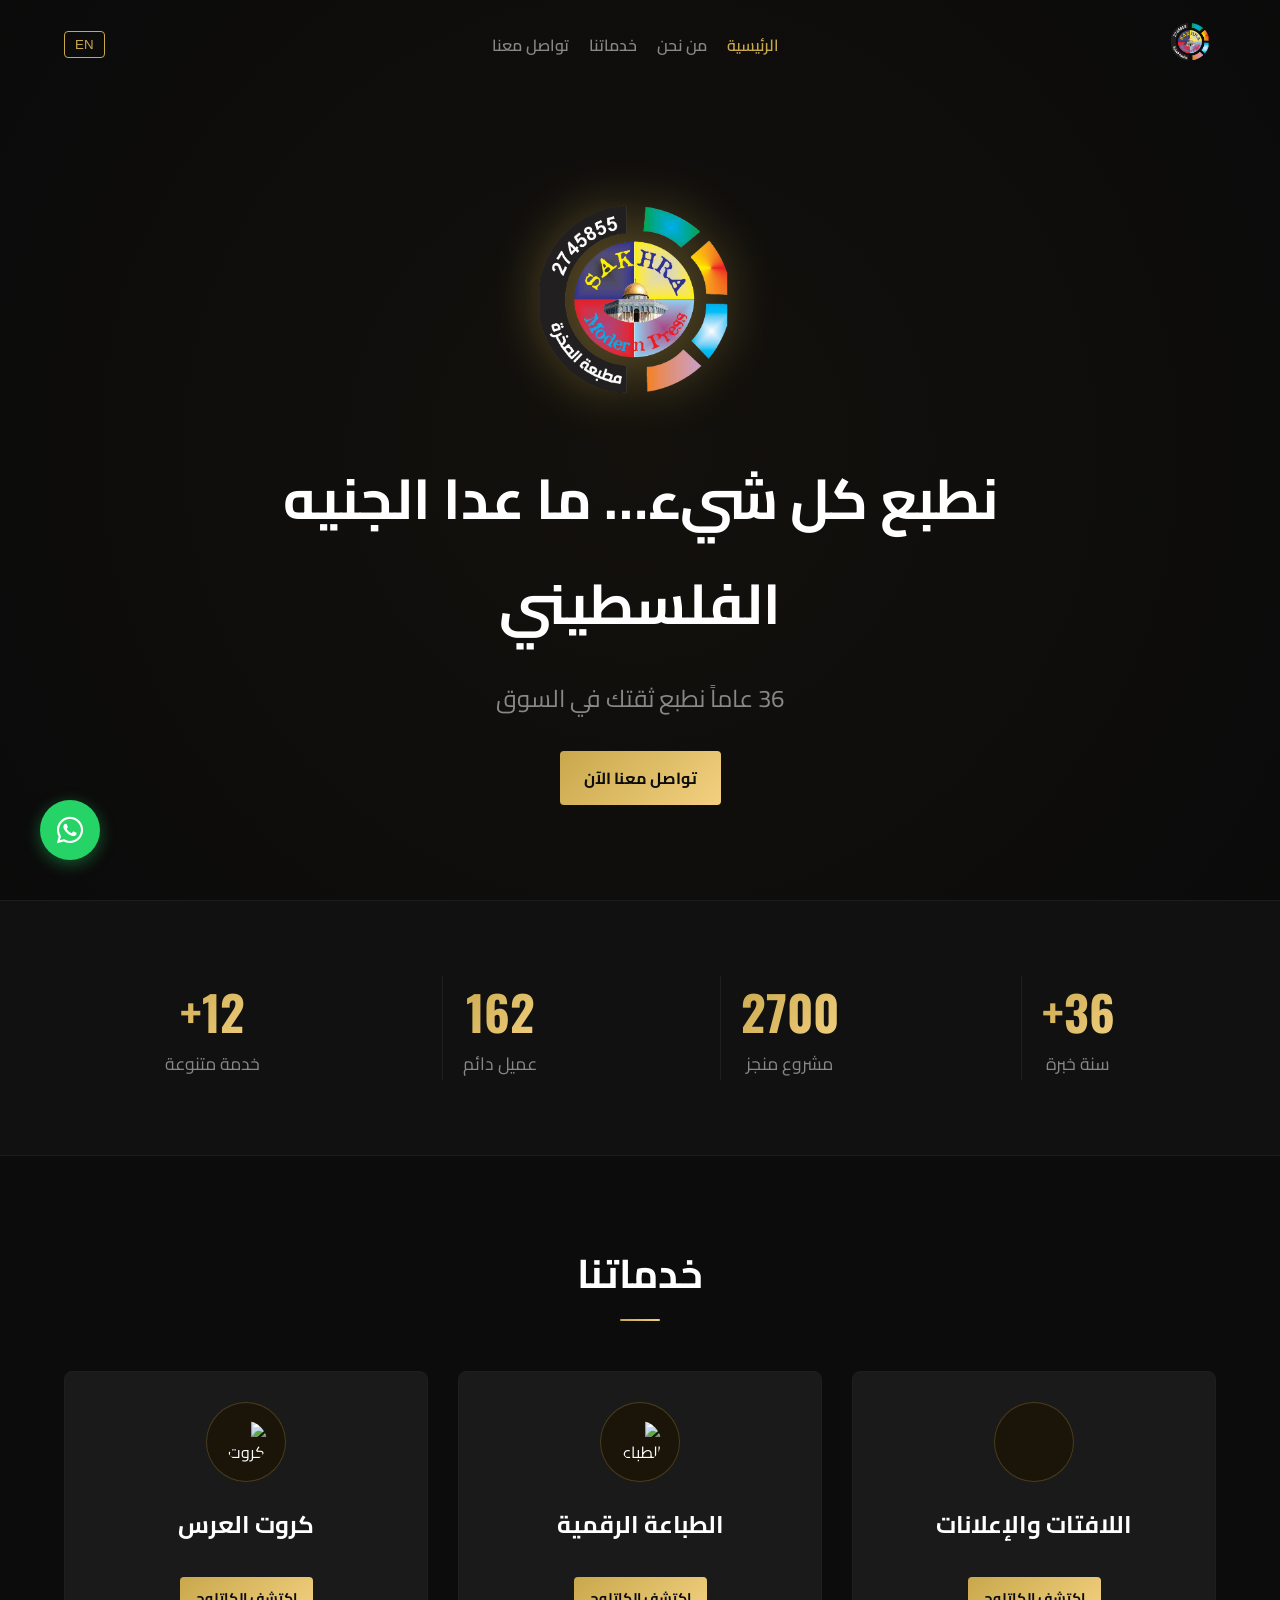
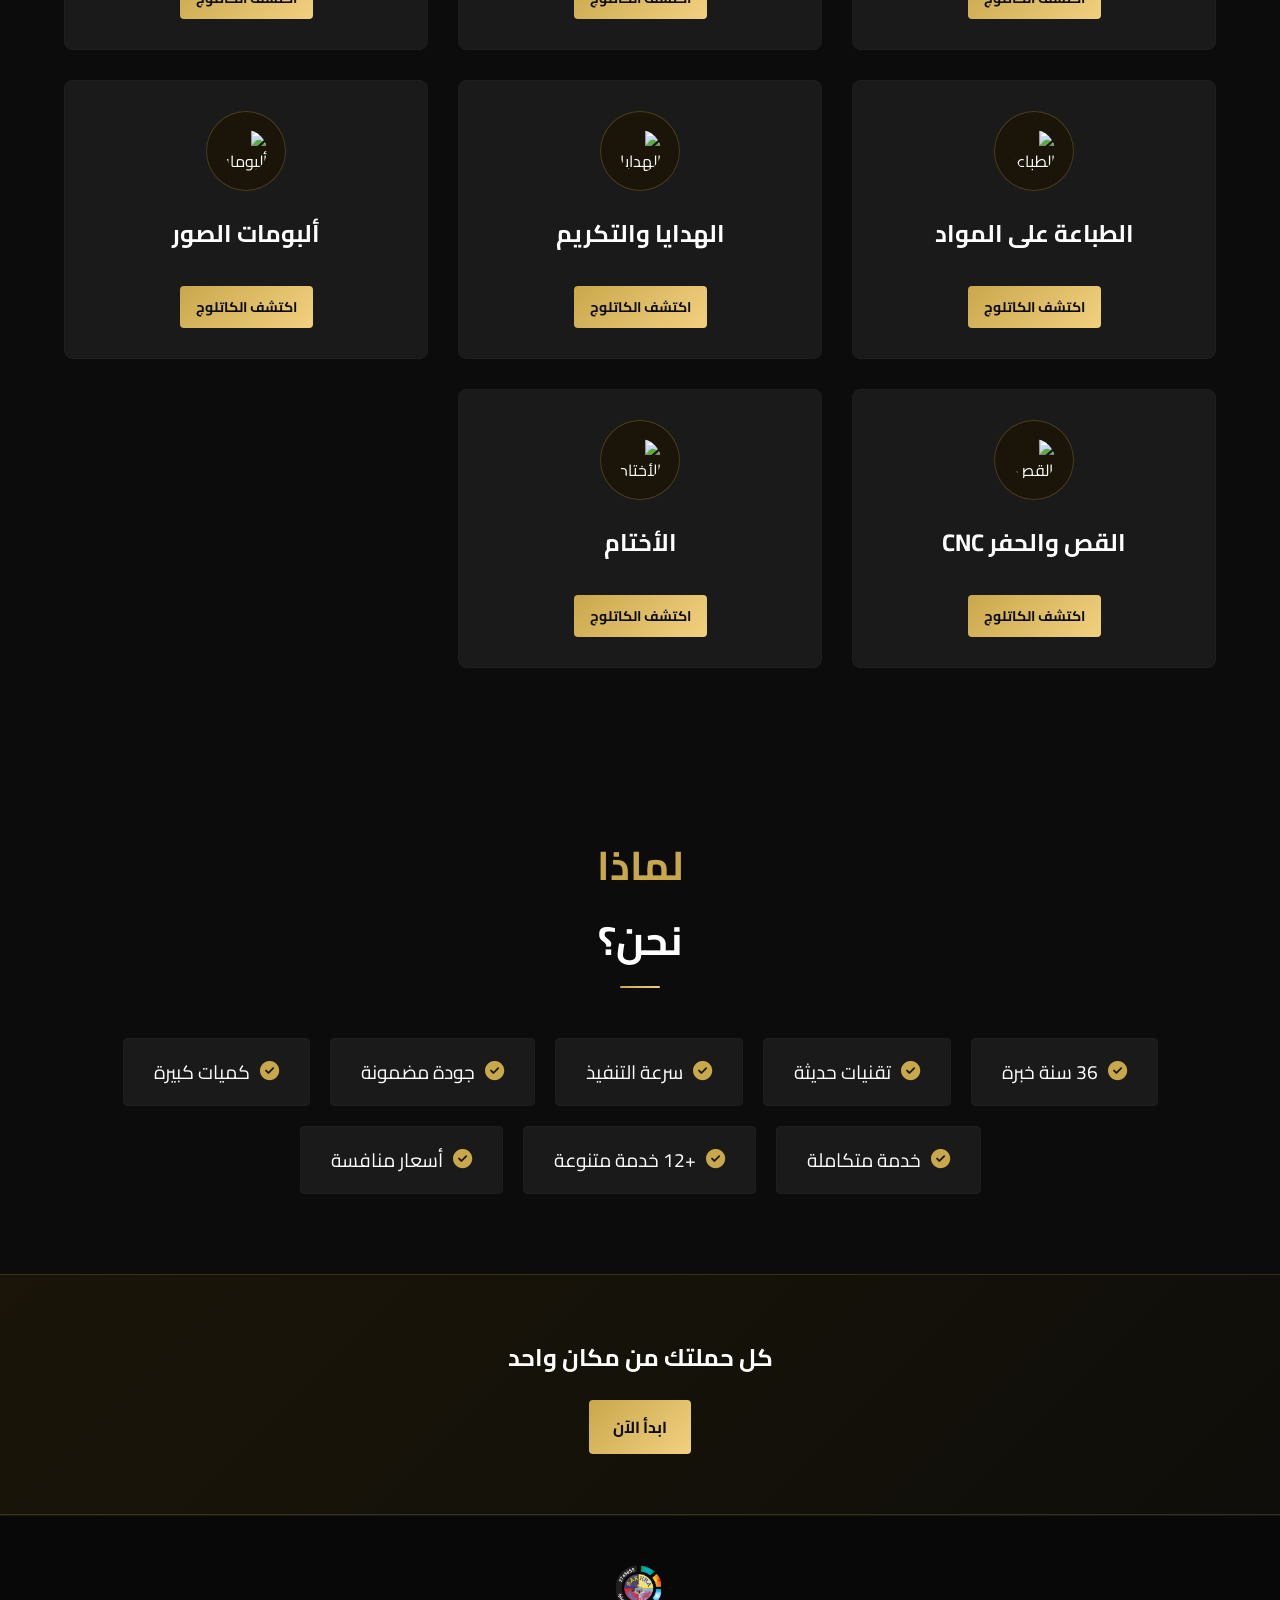
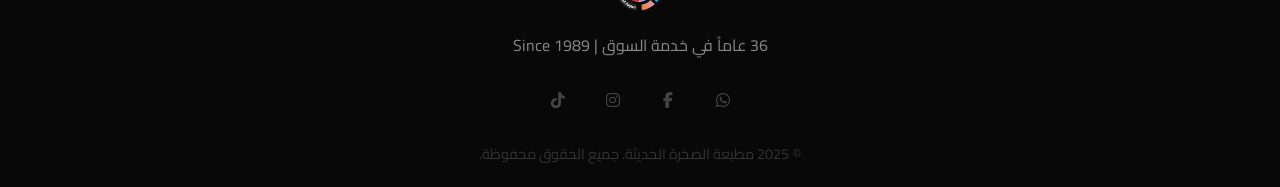
==== index.html @ 3d00925f "Initial commit - Sakhra Modern Press Website" ====
<!DOCTYPE html>
<html lang="ar" dir="rtl">

<head>
  <meta charset="UTF-8">
  <meta name="viewport" content="width=device-width, initial-scale=1.0">
  <meta name="description"
    content="مطبعة الصخرة الحديثة - 36 عاماً في خدمة السوق. نطبع كل شيء بجودة عالية وسرعة في التنفيذ.">
  <title>مطبعة الصخرة الحديثة | Sakhra Modern Press</title>
  <link rel="stylesheet" href="style.css">
  <!-- Font Awesome -->
  <link rel="stylesheet" href="https://cdnjs.cloudflare.com/ajax/libs/font-awesome/6.4.0/css/all.min.css">
</head>

<body>

  <!-- Navbar -->
  <nav class="navbar">
    <a href="index.html" class="logo"><img src="logo.png" alt="Sakhra Modern Press" style="height: 50px;"></a>
    <ul class="nav-links" id="navLinks">
      <li><a href="index.html" class="active" data-i18n="nav_home">الرئيسية</a></li>
      <li><a href="about.html" data-i18n="nav_about">من نحن</a></li>
      <li><a href="services.html" data-i18n="nav_services">خدماتنا</a></li>
      <li><a href="contact.html" data-i18n="nav_contact">تواصل معنا</a></li>
    </ul>
    <div style="display:flex; gap:15px; align-items:center;">
      <button class="lang-toggle" id="langToggle">EN</button>
      <button class="hamburger" id="hamburger"><i class="fas fa-bars"></i></button>
    </div>
  </nav>

  <!-- Hero Section -->
  <header class="hero">
    <div class="hero-content fade-in-up">
      <img src="logo.png" alt="Sakhra Modern Press" class="hero-logo fade-in-up">
      <h1 data-i18n="hero_title">نطبع كل شيء… ما عدا الجنيه الفلسطيني</h1>
      <p data-i18n="hero_sub">36 عاماً نطبع ثقتك في السوق</p>
      <a href="https://wa.me/[WHATSAPP_NUMBER]" class="btn-primary" data-i18n="hero_cta">تواصل معنا الآن</a>
    </div>
  </header>

  <!-- Counters Section -->
  <section class="counters">
    <div class="counter-box fade-in-up">
      <span class="counter-num" data-target="36" data-plus="true">0</span>
      <span class="counter-text" data-i18n="years_exp">سنة خبرة</span>
    </div>
    <div class="counter-box fade-in-up" style="animation-delay: 0.1s">
      <span class="counter-num" data-target="10000" data-plus="true">0</span>
      <span class="counter-text" data-i18n="projects_done">مشروع منجز</span>
    </div>
    <div class="counter-box fade-in-up" style="animation-delay: 0.2s">
      <span class="counter-num" data-target="500" data-plus="true">0</span>
      <span class="counter-text" data-i18n="clients_reg">عميل دائم</span>
    </div>
    <div class="counter-box fade-in-up" style="animation-delay: 0.3s">
      <span class="counter-num" data-target="12" data-plus="true">0</span>
      <span class="counter-text" data-i18n="services_avail">خدمة متنوعة</span>
    </div>
  </section>

  <!-- Services Grid -->
  <section class="section-padding">
    <h2 class="section-title fade-in-up" data-i18n="srv_title">خدماتنا</h2>
    <div class="grid-cards">
      <div class="card fade-in-up">
        <img src="service1.png" alt="اللافتات والإعلانات" class="card-icon-img">
        <h3 class="card-title" data-i18n="srv_1">اللافتات والإعلانات</h3>
        <a href="catalog-banners.html" class="btn-primary" data-i18n="srv_btn"
          style="margin-top:15px; display:inline-block; font-size:14px; padding:8px 16px;">اكتشف الكاتلوج</a>
      </div>
      <div class="card fade-in-up" style="animation-delay: 0.1s">
        <img src="service2.png" alt="الطباعة الرقمية" class="card-icon-img">
        <h3 class="card-title" data-i18n="srv_2">الطباعة الرقمية</h3>
        <a href="catalog-digital.html" class="btn-primary" data-i18n="srv_btn"
          style="margin-top:15px; display:inline-block; font-size:14px; padding:8px 16px;">اكتشف الكاتلوج</a>
      </div>
      <div class="card fade-in-up" style="animation-delay: 0.2s">
        <img src="service3.png" alt="كروت العرس" class="card-icon-img">
        <h3 class="card-title" data-i18n="srv_3">كروت العرس</h3>
        <a href="catalog-wedding.html" class="btn-primary" data-i18n="srv_btn"
          style="margin-top:15px; display:inline-block; font-size:14px; padding:8px 16px;">اكتشف الكاتلوج</a>
      </div>
      <div class="card fade-in-up" style="animation-delay: 0.3s">
        <img src="service4.png" alt="الطباعة على المواد" class="card-icon-img">
        <h3 class="card-title" data-i18n="srv_4">الطباعة على المواد</h3>
        <a href="catalog-materials.html" class="btn-primary" data-i18n="srv_btn"
          style="margin-top:15px; display:inline-block; font-size:14px; padding:8px 16px;">اكتشف الكاتلوج</a>
      </div>
      <div class="card fade-in-up" style="animation-delay: 0.4s">
        <img src="service5.png" alt="الهدايا والتكريم" class="card-icon-img">
        <h3 class="card-title" data-i18n="srv_5">الهدايا والتكريم</h3>
        <a href="catalog-gifts.html" class="btn-primary" data-i18n="srv_btn"
          style="margin-top:15px; display:inline-block; font-size:14px; padding:8px 16px;">اكتشف الكاتلوج</a>
      </div>
      <div class="card fade-in-up" style="animation-delay: 0.5s">
        <img src="service6.png" alt="ألبومات الصور" class="card-icon-img">
        <h3 class="card-title" data-i18n="srv_6">ألبومات الصور</h3>
        <a href="catalog-albums.html" class="btn-primary" data-i18n="srv_btn"
          style="margin-top:15px; display:inline-block; font-size:14px; padding:8px 16px;">اكتشف الكاتلوج</a>
      </div>
      <div class="card fade-in-up" style="animation-delay: 0.6s">
        <img src="service7.png" alt="القص والحفر CNC" class="card-icon-img">
        <h3 class="card-title" data-i18n="srv_7">القص والحفر CNC</h3>
        <a href="catalog-cnc.html" class="btn-primary" data-i18n="srv_btn"
          style="margin-top:15px; display:inline-block; font-size:14px; padding:8px 16px;">اكتشف الكاتلوج</a>
      </div>
      <div class="card fade-in-up" style="animation-delay: 0.7s">
        <img src="service8.png" alt="الأختام" class="card-icon-img">
        <h3 class="card-title" data-i18n="srv_8">الأختام</h3>
        <a href="catalog-stamps.html" class="btn-primary" data-i18n="srv_btn"
          style="margin-top:15px; display:inline-block; font-size:14px; padding:8px 16px;">اكتشف الكاتلوج</a>
      </div>
    </div>
  </section>

  <!-- Why Us Section -->
  <section class="section-padding why-us">
    <h2 class="section-title fade-in-up">
      <span data-i18n="why_title">لماذا</span> <span style="color:var(--text-primary);"
        data-i18n="why_title_span">نحن؟</span>
    </h2>
    <div class="features-list">
      <div class="feature-item fade-in-up"><i class="fas fa-check-circle"></i> <span data-i18n="feat_1">36 سنة
          خبرة</span></div>
      <div class="feature-item fade-in-up" style="animation-delay: 0.1s"><i class="fas fa-check-circle"></i> <span
          data-i18n="feat_2">تقنيات حديثة</span></div>
      <div class="feature-item fade-in-up" style="animation-delay: 0.2s"><i class="fas fa-check-circle"></i> <span
          data-i18n="feat_3">سرعة التنفيذ</span></div>
      <div class="feature-item fade-in-up" style="animation-delay: 0.3s"><i class="fas fa-check-circle"></i> <span
          data-i18n="feat_4">جودة مضمونة</span></div>
      <div class="feature-item fade-in-up" style="animation-delay: 0.4s"><i class="fas fa-check-circle"></i> <span
          data-i18n="feat_5">كميات كبيرة</span></div>
      <div class="feature-item fade-in-up" style="animation-delay: 0.5s"><i class="fas fa-check-circle"></i> <span
          data-i18n="feat_6">خدمة متكاملة</span></div>
      <div class="feature-item fade-in-up" style="animation-delay: 0.6s"><i class="fas fa-check-circle"></i> <span
          data-i18n="feat_7">+12 خدمة متنوعة</span></div>
      <div class="feature-item fade-in-up" style="animation-delay: 0.7s"><i class="fas fa-check-circle"></i> <span
          data-i18n="feat_8">أسعار منافسة</span></div>
    </div>
  </section>

  <!-- CTA Banner -->
  <section class="cta-banner fade-in-up">
    <h2 data-i18n="banner_cta_title">كل حملتك من مكان واحد</h2>
    <a href="https://wa.me/[WHATSAPP_NUMBER]" class="btn-primary" data-i18n="banner_cta_btn">ابدأ الآن</a>
  </section>

  <!-- Footer -->
  <footer>
    <img src="logo.png" alt="Sakhra Modern Press" style="height: 60px; margin-bottom: 5px;">
    <p data-i18n="footer_desc" style="color: var(--text-secondary);">36 عاماً في خدمة السوق | Since 1989</p>
    <div class="social-icons">
      <a href="#"><i class="fab fa-whatsapp"></i></a>
      <a href="#"><i class="fab fa-facebook-f"></i></a>
      <a href="#"><i class="fab fa-instagram"></i></a>
      <a href="#"><i class="fab fa-tiktok"></i></a>
    </div>
    <div class="copyright" data-i18n="footer_copy">© 2025 مطبعة الصخرة الحديثة. جميع الحقوق محفوظة.</div>
  </footer>

  <!-- Floating WhatsApp -->
  <a href="https://wa.me/[WHATSAPP_NUMBER]" class="whatsapp-float" target="_blank">
    <i class="fab fa-whatsapp"></i>
  </a>

  <script src="script.js"></script>
</body>

</html>
---- style.css ----
@import url('https://fonts.googleapis.com/css2?family=Bebas+Neue&family=Cairo:wght@400;600;700&family=DM+Sans:wght@400;500;700&family=Oswald:wght@400;600&display=swap');

:root {
  /* Backgrounds */
  --bg-primary: #0C0C0C;
  --bg-surface: #111111;
  --bg-card: #1A1A1A;
  --bg-card-hover: #1F1E19;

  /* Borders */
  --border-default: #1E1E1E;
  --border-gold: #C9A84C44;
  --border-gold-hover: #C9A84C99;

  /* Gold System */
  --gold-primary: #C9A84C;
  --gold-light: #F2D080;
  --gold-dark: #9A7A2E;
  --gold-gradient: linear-gradient(135deg, #C9A84C, #F2D080);
  --gold-gradient-hover: linear-gradient(135deg, #D4B55A, #F7DC8A);
  --gold-glow: 0 0 24px rgba(201, 168, 76, 0.25);
  --gold-glow-strong: 0 0 40px rgba(201, 168, 76, 0.4);

  /* Text */
  --text-primary: #FFFFFF;
  --text-secondary: #888888;
  --text-muted: #444444;
  --text-gold: #C9A84C;
  --text-gold-light: #F2D080;

  /* WhatsApp Button */
  --whatsapp-bg: #25D366;
  --whatsapp-hover: #20BA5A;

  /* Transitions */
  --transition-fast: all 0.2s ease;
  --transition-smooth: all 0.35s cubic-bezier(0.4, 0, 0.2, 1);

  /* Shadows */
  --shadow-card: 0 4px 24px rgba(0, 0, 0, 0.6);
  --shadow-gold: 0 0 24px rgba(201, 168, 76, 0.25);

  /* Fonts */
  --font-arabic: 'Cairo', sans-serif;
  --font-heading: 'Bebas Neue', sans-serif;
  --font-body: 'DM Sans', sans-serif;
  --font-heading-en: 'Oswald', sans-serif;

  /* Legacy Aliases */
  --accent: #C9A84C;
  --bg-secondary: #111111;
  --border: #1E1E1E;
}

* {
  margin: 0;
  padding: 0;
  box-sizing: border-box;
}

body {
  background-color: var(--bg-primary);
  color: var(--text-primary);
  font-family: var(--font-arabic);
  direction: rtl; /* Default Arabic */
  transition: var(--transition-smooth);
  overflow-x: hidden;
}

body.ltr {
  direction: ltr;
  font-family: var(--font-body);
}

body.ltr h1, body.ltr h2, body.ltr h3, body.ltr h4, body.ltr .heading {
  font-family: var(--font-heading-en);
}

h1, h2, h3, h4 {
  font-weight: 700;
  color: var(--text-primary);
}

a {
  text-decoration: none;
  color: inherit;
}

ul {
  list-style: none;
}

/* Animations & Gold Effects */
.gold-text {
  background: var(--gold-gradient);
  -webkit-background-clip: text;
  -webkit-text-fill-color: transparent;
  background-clip: text;
}

@keyframes fadeInUp {
  from { opacity: 0; transform: translateY(30px); }
  to { opacity: 1; transform: translateY(0); }
}

.fade-in-up { opacity: 0; }
.fade-in-up.visible { animation: fadeInUp 0.8s forwards; }

@keyframes slideIn {
  from { transform: translateX(100%); }
  to { transform: translateX(0); }
}

body.ltr .slide-in-right { animation: slideInLeft 0.3s forwards; }
@keyframes slideInLeft {
  from { transform: translateX(-100%); }
  to { transform: translateX(0); }
}

/* Components */
.btn-primary {
  display: inline-block;
  background: var(--gold-gradient);
  color: #0C0C0C;
  padding: 12px 24px;
  border-radius: 4px;
  font-weight: 700;
  transition: var(--transition-smooth);
  border: none;
  cursor: pointer;
}

.btn-primary:hover {
  background: var(--gold-gradient-hover);
  box-shadow: var(--shadow-gold);
}

/* Navbar */
.navbar {
  position: fixed;
  top: 0;
  width: 100%;
  padding: 15px 5%;
  display: flex;
  justify-content: space-between;
  align-items: center;
  z-index: 1000;
  transition: var(--transition-smooth);
  background: transparent;
}

.navbar.scrolled {
  background-color: var(--bg-primary);
  border-bottom: 0.5px solid var(--border-default);
}

.navbar .logo {
  color: var(--text-primary);
}

.nav-links {
  display: flex;
  gap: 20px;
}

.nav-links a {
  font-size: 16px;
  font-weight: 600;
  color: var(--text-secondary);
  transition: var(--transition-fast);
}

.nav-links a:hover, .nav-links a.active {
  color: var(--gold-primary);
}

.lang-toggle {
  background: none;
  border: 0.5px solid var(--gold-primary);
  color: var(--gold-primary);
  padding: 5px 10px;
  cursor: pointer;
  border-radius: 4px;
  transition: var(--transition-fast);
}

.lang-toggle:hover {
  background: rgba(201, 168, 76, 0.1);
}

.hamburger {
  display: none;
  background: none;
  border: none;
  color: var(--text-primary);
  font-size: 24px;
  cursor: pointer;
}

/* Hero Section */
.hero {
  position: relative;
  min-height: 100vh;
  padding: 120px 0 50px;
  display: flex;
  align-items: center;
  justify-content: center;
  text-align: center;
  background: linear-gradient(rgba(0, 0, 0, 0.7), rgba(0, 0, 0, 0.7)), url('https://via.placeholder.com/1920x1080/1a1a1a/444?text=Press+Background') no-repeat center center/cover;
}
.hero::before {
  content: '';
  position: absolute;
  top: 0; left: 0; right: 0; bottom: 0;
  background: radial-gradient(circle at center, rgba(24, 21, 16, 0.8) 0%, rgba(12, 12, 12, 0.9) 100%);
  z-index: 1;
}

.hero-content {
  z-index: 2;
  max-width: 800px;
  padding: 0 20px;
  display: flex;
  flex-direction: column;
  align-items: center;
}

.hero-content .gold-accent-line {
  background: linear-gradient(90deg, var(--gold-primary), var(--gold-light));
  height: 2px;
  width: 40px;
  margin-bottom: 20px;
}

.hero h1 {
  font-size: 3.5rem;
  margin-bottom: 20px;
  color: var(--text-primary);
  font-weight: 700;
}

.hero p {
  font-size: 1.5rem;
  color: var(--text-secondary);
  margin-bottom: 30px;
}

body.ltr .hero h1 {
  font-family: var(--font-heading);
}

/* Shared Sections */
.section-padding {
  padding: 80px 5%;
}

.section-title {
  text-align: center;
  font-size: 2.5rem;
  margin-bottom: 50px;
  text-transform: uppercase;
  color: var(--text-primary);
  display: flex;
  flex-direction: column;
  align-items: center;
}

.section-title span {
  color: var(--gold-primary);
}

.section-title::after {
  content: '';
  display: block;
  width: 40px;
  height: 2px;
  background: var(--gold-gradient);
  margin-top: 8px;
  border-radius: 2px;
}

/* Grid Layouts & Cards */
.grid-cards {
  display: grid;
  grid-template-columns: repeat(auto-fit, minmax(280px, 1fr));
  gap: 30px;
}

.card, .service-card {
  background-color: var(--bg-card);
  border: 0.5px solid var(--border-default);
  border-radius: 8px;
  padding: 30px;
  transition: var(--transition-smooth);
  text-align: center;
  position: relative;
  overflow: hidden;
}

.card:hover, .service-card:hover {
  transform: translateY(-4px);
  border-color: var(--border-gold-hover);
  box-shadow: 0 8px 32px rgba(201, 168, 76, 0.12);
}

.card-icon {
  font-size: 40px;
  color: var(--gold-primary);
  margin: 0 auto 20px;
  background: #1a1508;
  border: 0.5px solid var(--border-gold);
  width: 80px;
  height: 80px;
  display: flex;
  align-items: center;
  justify-content: center;
  border-radius: 50%;
}

.card-icon-img {
  width: 80px;
  height: 80px;
  margin: 0 auto 20px;
  display: block;
  object-fit: contain;
  border-radius: 50%;
  border: 0.5px solid var(--border-gold);
  background-color: #1a1508;
  padding: 18px;
  transition: var(--transition-smooth);
}
.card:hover .card-icon-img, .service-card:hover .card-icon-img {
  box-shadow: 0 0 15px rgba(201, 168, 76, 0.2);
  border-color: var(--gold-light);
  transform: scale(1.1);
}

.card-title {
  font-size: 1.5rem;
  margin-bottom: 15px;
  color: var(--text-primary);
}

.card-desc {
  color: var(--text-secondary);
  margin-bottom: 20px;
}

.card-arrow {
  color: var(--gold-primary);
  font-size: 1.2rem;
}

/* Counter / Stats Section */
.counters {
  background-color: var(--bg-surface);
  display: flex;
  flex-wrap: wrap;
  justify-content: space-around;
  padding: 60px 5%;
  border-top: 0.5px solid var(--border-default);
  border-bottom: 0.5px solid var(--border-default);
}

.counter-box {
  text-align: center;
  margin: 15px;
  padding: 0 20px;
  border-right: 0.5px solid var(--border-default);
}
.counter-box:last-child {
  border-right: none;
}
body:not(.ltr) .counter-box {
  border-right: none;
  border-left: 0.5px solid var(--border-default);
}
body:not(.ltr) .counter-box:last-child {
  border-left: none;
}

.counter-num {
  font-size: 3rem;
  font-weight: 700;
  background: var(--gold-gradient);
  -webkit-background-clip: text;
  -webkit-text-fill-color: transparent;
  background-clip: text;
  display: block;
  font-family: var(--font-heading-en);
}

.counter-text {
  font-size: 1.1rem;
  color: var(--text-secondary);
}

/* Why Us Section */
.why-us {
  background-color: var(--bg-primary);
}

.features-list {
  display: flex;
  flex-wrap: wrap;
  gap: 20px;
  justify-content: center;
  margin-top: 40px;
}

.feature-item {
  display: flex;
  align-items: center;
  gap: 10px;
  font-size: 1.2rem;
  background: var(--bg-card);
  padding: 15px 30px;
  border-radius: 4px;
  border: 0.5px solid var(--border-default);
}

.feature-item i {
  color: var(--gold-primary);
}

/* Timeline */
.timeline {
  position: relative;
  max-width: 800px;
  margin: 0 auto;
  padding: 20px 0;
}
.timeline::before {
  content: '';
  position: absolute;
  width: 2px;
  background-color: var(--border-gold);
  top: 0;
  bottom: 0;
  left: 50%;
  transform: translateX(-50%);
  z-index: 0;
}
.timeline-item {
  padding: 20px 40px;
  position: relative;
  width: 50%;
  box-sizing: border-box;
  z-index: 1;
}
.timeline-item::after {
  content: '';
  position: absolute;
  width: 16px;
  height: 16px;
  background-color: var(--bg-primary);
  border: 3px solid var(--gold-primary);
  top: 25px;
  border-radius: 50%;
  z-index: 2;
}

/* Left half of the line */
.left-timeline {
  margin-right: auto;
  margin-left: 0;
  text-align: right;
}
.left-timeline::after {
  right: -8px;
}

/* Right half of the line */
.right-timeline {
  margin-left: auto;
  margin-right: 0;
  text-align: right;
}
.right-timeline::after {
  left: -8px;
}

body.ltr .left-timeline, body.ltr .right-timeline {
  text-align: left;
}

.timeline-content {
  background-color: var(--bg-card);
  padding: 20px;
  border-radius: 6px;
  border: 0.5px solid var(--border-default);
}

@media screen and (max-width: 768px) {
  .timeline::before { right: 24px; left: auto; transform: none; }
  .timeline-item { width: 100%; margin: 0; padding-right: 60px; padding-left: 20px; }
  .timeline-item::after { right: 16px; left: auto; }
  
  body.ltr .timeline::before { left: 24px; right: auto; transform: none; }
  body.ltr .timeline-item { padding-left: 60px; padding-right: 20px; }
  body.ltr .timeline-item::after { left: 16px; right: auto; }
}

/* Gallery Lightbox */
.gallery-grid {
  display: grid;
  grid-template-columns: repeat(auto-fit, minmax(250px, 1fr));
  gap: 15px;
}
.gallery-item {
  position: relative;
  cursor: pointer;
  overflow: hidden;
  border-radius: 6px;
  height: 250px;
}
.gallery-item img {
  width: 100%;
  height: 100%;
  object-fit: cover;
  transition: transform 0.3s;
}
.gallery-item::after {
  content: '';
  position: absolute;
  top: 0; left: 0; right: 0; bottom: 0;
  background: rgba(12, 12, 12, 0);
  transition: var(--transition-smooth);
}
.gallery-item:hover::after {
  background: rgba(12, 12, 12, 0.6);
}
.gallery-item:hover img {
  transform: scale(1.1);
}
.gallery-icon {
  position: absolute;
  top: 50%; left: 50%;
  transform: translate(-50%, -50%);
  color: var(--gold-primary);
  font-size: 2rem;
  opacity: 0;
  z-index: 2;
  transition: var(--transition-smooth);
}
.gallery-item:hover .gallery-icon {
  opacity: 1;
}

.lightbox {
  position: fixed;
  top: 0; left: 0; width: 100%; height: 100%;
  background: rgba(0, 0, 0, 0.95);
  display: none;
  justify-content: center;
  align-items: center;
  z-index: 2000;
}
.lightbox.active {
  display: flex;
}
.lightbox img {
  max-width: 90%;
  max-height: 90%;
  border-radius: 8px;
  border: 0.5px solid var(--border-default);
}
.lightbox-close {
  position: absolute;
  top: 20px;
  right: 30px;
  color: var(--text-primary);
  font-size: 40px;
  cursor: pointer;
}

/* CTA Banner Section */
.cta-banner {
  background: linear-gradient(135deg, #1a1508, #0f0e0a);
  border-top: 0.5px solid #C9A84C33;
  border-bottom: 0.5px solid #C9A84C33;
  text-align: center;
  padding: 60px 20px;
  color: var(--text-primary);
}
.cta-banner h2 { 
  margin-bottom: 20px; 
}
.cta-banner-accent {
  color: var(--gold-primary);
}
.cta-banner .btn-primary {
  background: var(--gold-gradient);
  color: #0C0C0C;
}
.cta-banner .btn-primary:hover {
  background: var(--gold-gradient-hover);
  box-shadow: var(--shadow-gold);
}

/* Footer */
footer {
  background-color: #080808;
  border-top: 0.5px solid #1A1A1A;
  padding: 40px 5% 20px;
  text-align: center;
}
footer .brand-name {
  color: var(--gold-primary);
  font-size: 1.5rem;
  font-weight: bold;
  margin-bottom: 10px;
}
footer .tagline {
  color: var(--text-muted);
}
.social-icons {
  margin: 20px 0;
  display: flex;
  gap: 15px;
  justify-content: center;
}
.social-icons a {
  display: inline-block;
  width: 40px;
  height: 40px;
  background-color: transparent;
  border-radius: 50%;
  line-height: 40px;
  color: var(--text-muted);
  transition: var(--transition-fast);
}
.social-icons a:hover {
  color: var(--gold-primary);
}
.copyright {
  color: #333333;
  margin-top: 20px;
  font-size: 0.9rem;
}

/* Contact Page */
.contact-container {
  display: flex;
  flex-wrap: wrap;
  gap: 40px;
}
.contact-info {
  flex: 1;
  min-width: 300px;
  display: flex;
  flex-direction: column;
  gap: 20px;
}
.contact-item {
  background: var(--bg-card);
  padding: 20px;
  border-radius: 8px;
  display: flex;
  align-items: center;
  gap: 15px;
  border: 0.5px solid var(--border-default);
}
.contact-item i {
  font-size: 24px;
  color: var(--gold-primary);
}
.contact-map {
  flex: 2;
  min-width: 300px;
}

/* WhatsApp Floating */
@keyframes pulse {
  0% { box-shadow: 0 0 0 0 rgba(37, 211, 102, 0.4); }
  70% { box-shadow: 0 0 0 12px rgba(37, 211, 102, 0); }
  100% { box-shadow: 0 0 0 0 rgba(37, 211, 102, 0); }
}

.whatsapp-float {
  position: fixed;
  width: 60px;
  height: 60px;
  bottom: 40px;
  left: 40px;
  background-color: var(--whatsapp-bg);
  color: #FFF;
  border-radius: 50px;
  text-align: center;
  font-size: 30px;
  box-shadow: 0 4px 16px rgba(37, 211, 102, 0.4);
  z-index: 1000;
  display: flex;
  justify-content: center;
  align-items: center;
  animation: pulse 2s infinite;
  transition: var(--transition-fast);
}
.whatsapp-float:hover {
  background-color: var(--whatsapp-hover);
  color: white;
}
body.ltr .whatsapp-float {
  left: auto;
  right: 40px;
}

/* Mobile Nav */
@media (max-width: 768px) {
  .nav-links {
    position: fixed;
    top: 0;
    right: -100%;
    width: 250px;
    height: 100vh;
    background-color: var(--bg-card);
    flex-direction: column;
    padding-top: 80px;
    padding-left: 20px;
    padding-right: 20px;
    transition: right 0.3s ease;
    border-left: 0.5px solid var(--border-default);
  }
  body.ltr .nav-links {
    right: auto;
    left: -100%;
    border-left: none;
    border-right: 0.5px solid var(--border-default);
    transition: left 0.3s ease;
  }
  .nav-links.active {
    right: 0;
  }
  body.ltr .nav-links.active {
    left: 0;
  }
  .hamburger {
    display: block;
    z-index: 1001; /* Above nav menu */
  }
}

/* Scroll Progress Bar */
#scroll-progress {
  position: fixed;
  top: 0;
  left: 0;
  width: 0%;
  height: 3px;
  background: var(--gold-gradient);
  z-index: 9999;
  transition: width 0.1s linear;
  box-shadow: 0 0 8px rgba(201, 168, 76, 0.6);
}

/* Back to Top Button */
#back-to-top {
  position: fixed;
  bottom: 110px;
  left: 40px;
  width: 46px;
  height: 46px;
  background: var(--gold-gradient);
  color: #0C0C0C;
  border: none;
  border-radius: 50%;
  font-size: 20px;
  cursor: pointer;
  display: flex;
  align-items: center;
  justify-content: center;
  opacity: 0;
  visibility: hidden;
  transition: var(--transition-smooth);
  z-index: 999;
  box-shadow: var(--shadow-gold);
}

#back-to-top.visible {
  opacity: 1;
  visibility: visible;
}

#back-to-top:hover {
  transform: translateY(-3px);
  box-shadow: var(--gold-glow-strong);
}

body.ltr #back-to-top {
  left: auto;
  right: 40px;
}

/* Loading Screen */
#loader {
  position: fixed;
  top: 0;
  left: 0;
  width: 100%;
  height: 100%;
  background: var(--bg-primary);
  display: flex;
  flex-direction: column;
  align-items: center;
  justify-content: center;
  z-index: 99999;
  transition: opacity 0.5s ease, visibility 0.5s ease;
}

#loader.hidden {
  opacity: 0;
  visibility: hidden;
}

.loader-title {
  font-family: var(--font-heading-en);
  font-size: 2.5rem;
  letter-spacing: 0.2em;
  background: var(--gold-gradient);
  -webkit-background-clip: text;
  -webkit-text-fill-color: transparent;
  background-clip: text;
  margin-bottom: 20px;
}

.loader-bar-container {
  width: 200px;
  height: 2px;
  background: var(--border-default);
  border-radius: 2px;
  overflow: hidden;
}

.loader-bar {
  height: 100%;
  width: 0%;
  background: var(--gold-gradient);
  animation: loadBar 1.2s ease forwards;
  border-radius: 2px;
}

@keyframes loadBar {
  0%   { width: 0%; }
  60%  { width: 80%; }
  100% { width: 100%; }
}

.loader-sub {
  font-size: 0.75rem;
  color: var(--text-muted);
  margin-top: 12px;
  letter-spacing: 0.15em;
  text-transform: uppercase;
}

/* Custom Responsive Fixes */
.hero-logo {
  max-width: 250px;
  height: auto;
  margin-bottom: 30px;
  filter: drop-shadow(0 0 24px rgba(201, 168, 76, 0.4));
  display: block;
}

.hero-about-title {
  font-size: 3.5rem;
  color: #fff;
  margin: 0;
}

@media (max-width: 1024px) {
  .hero h1 { font-size: 2.8rem; }
  .hero-about-title { font-size: 2.8rem; }
}

@media (max-width: 768px) {
  .hero h1 { font-size: 2.2rem; }
  .hero p { font-size: 1.1rem; }
  .hero-about-title { font-size: 2.2rem; }
  .section-title { font-size: 2rem; }
  .hero-logo { max-width: 180px; }
  .counters { flex-direction: column; gap: 0; }
  .counter-box { margin: 15px 0; border: none !important; border-bottom: 0.5px solid var(--border-default) !important; padding-bottom: 15px; }
  .counter-box:last-child { border-bottom: none !important; margin-bottom: 0; padding-bottom: 0; }
  .navbar { padding: 10px 5%; }
  .navbar .logo img { height: 40px !important; }
}

@media (max-width: 480px) {
  .hero h1 { font-size: 1.8rem; }
  .hero-about-title { font-size: 1.8rem; }
  .section-padding { padding: 50px 5%; }
  .hero-logo { max-width: 140px; }
}
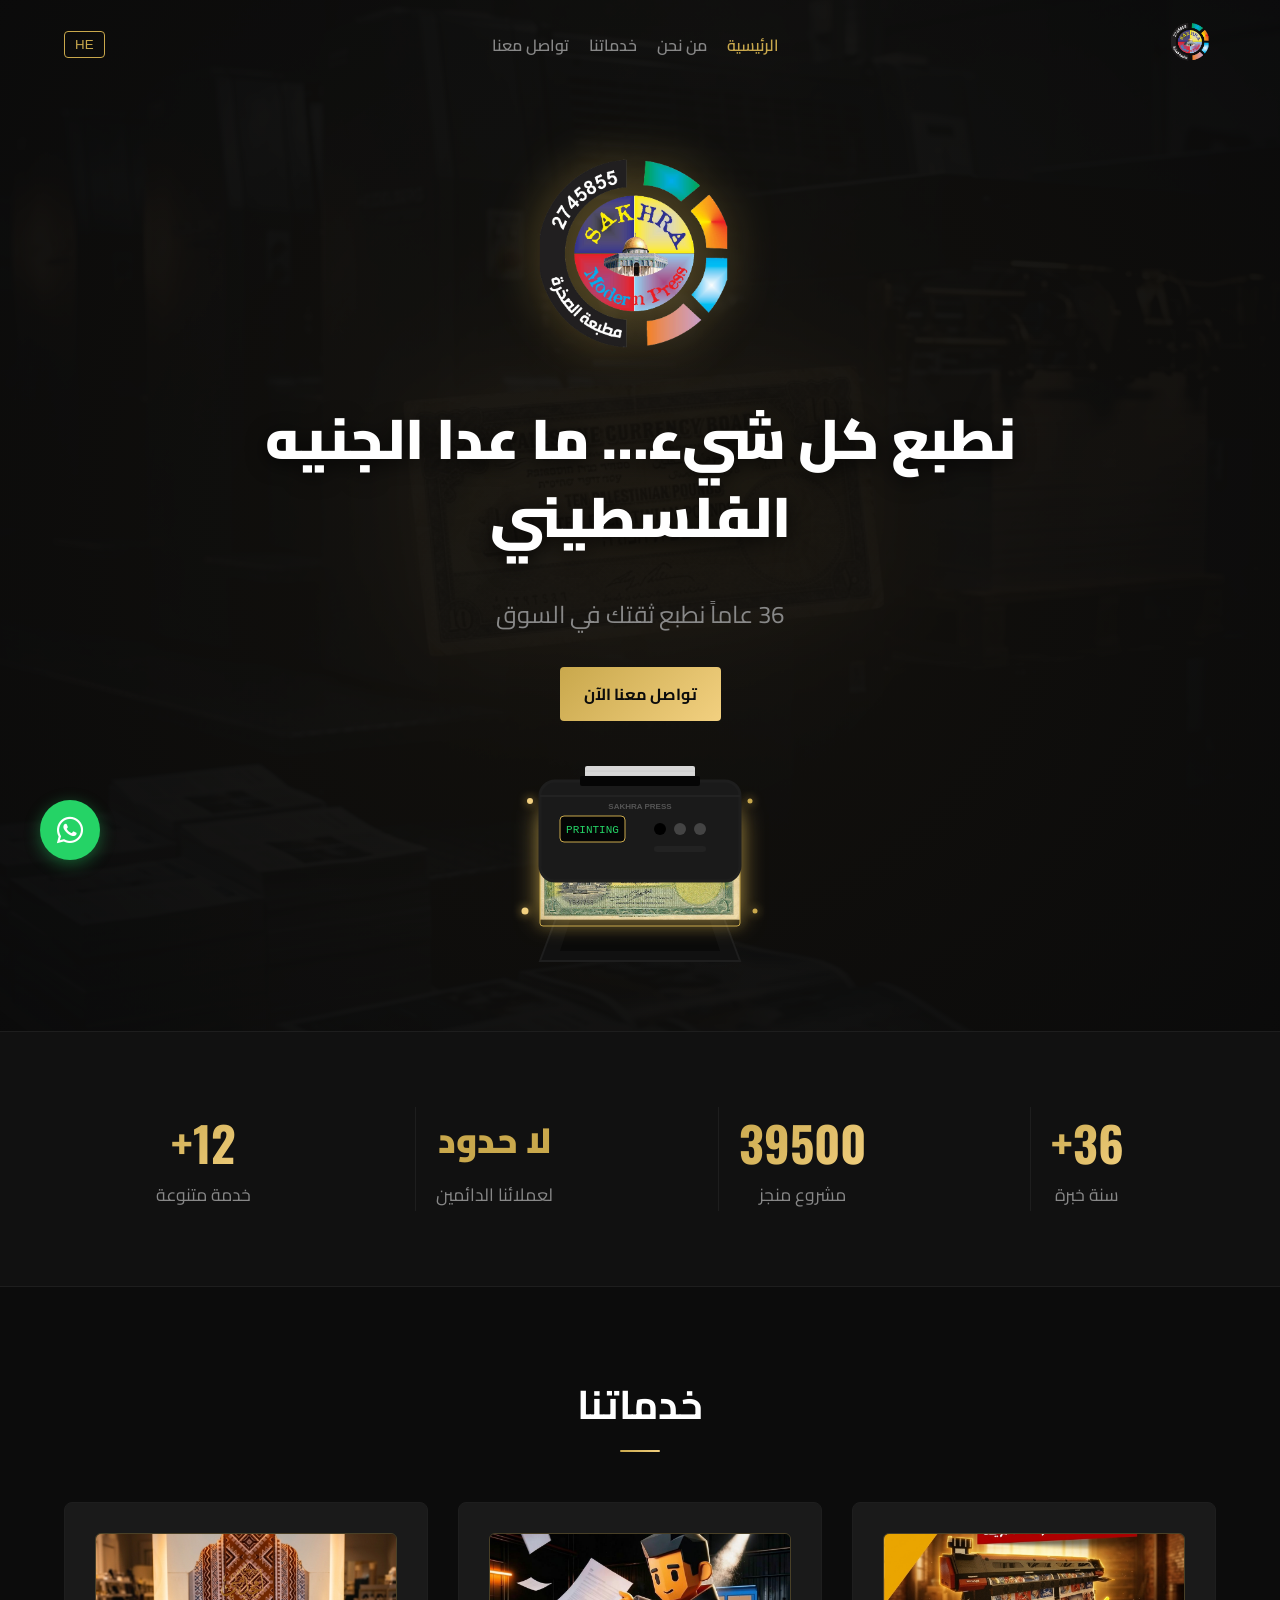
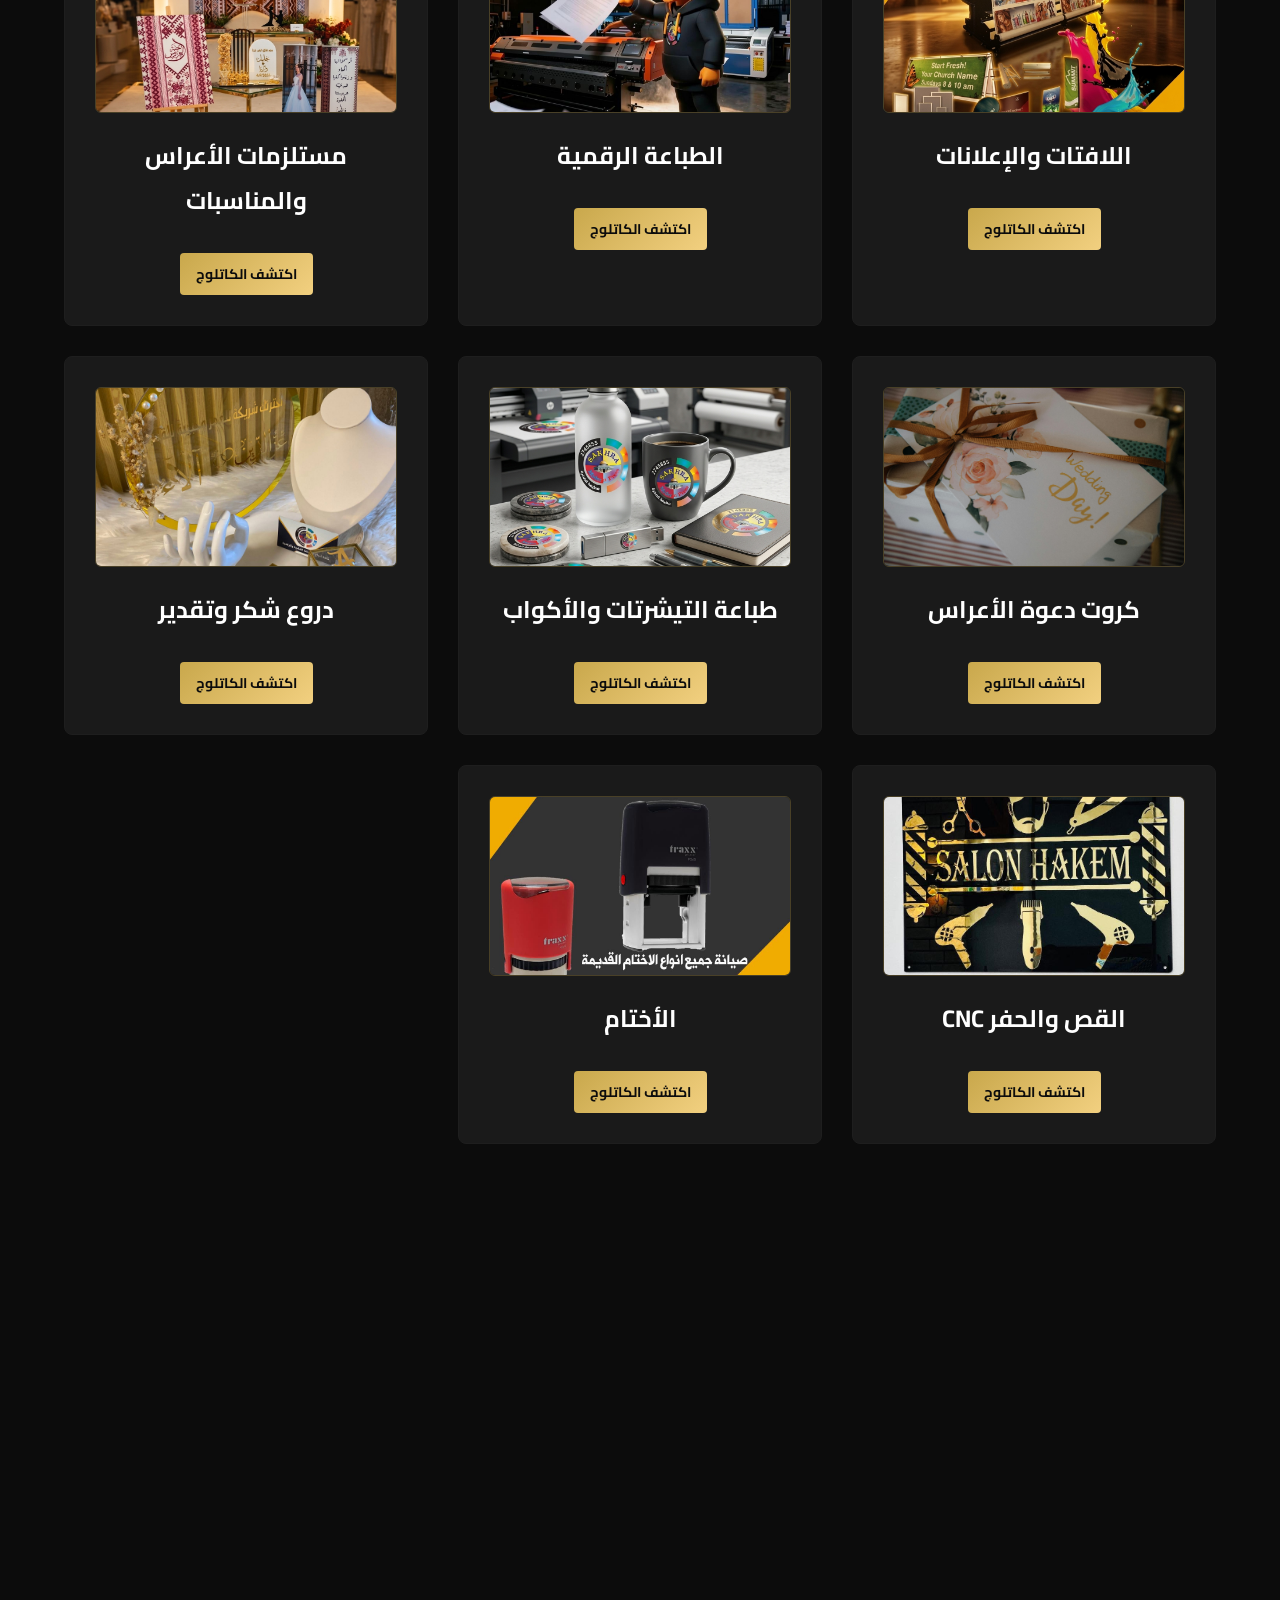
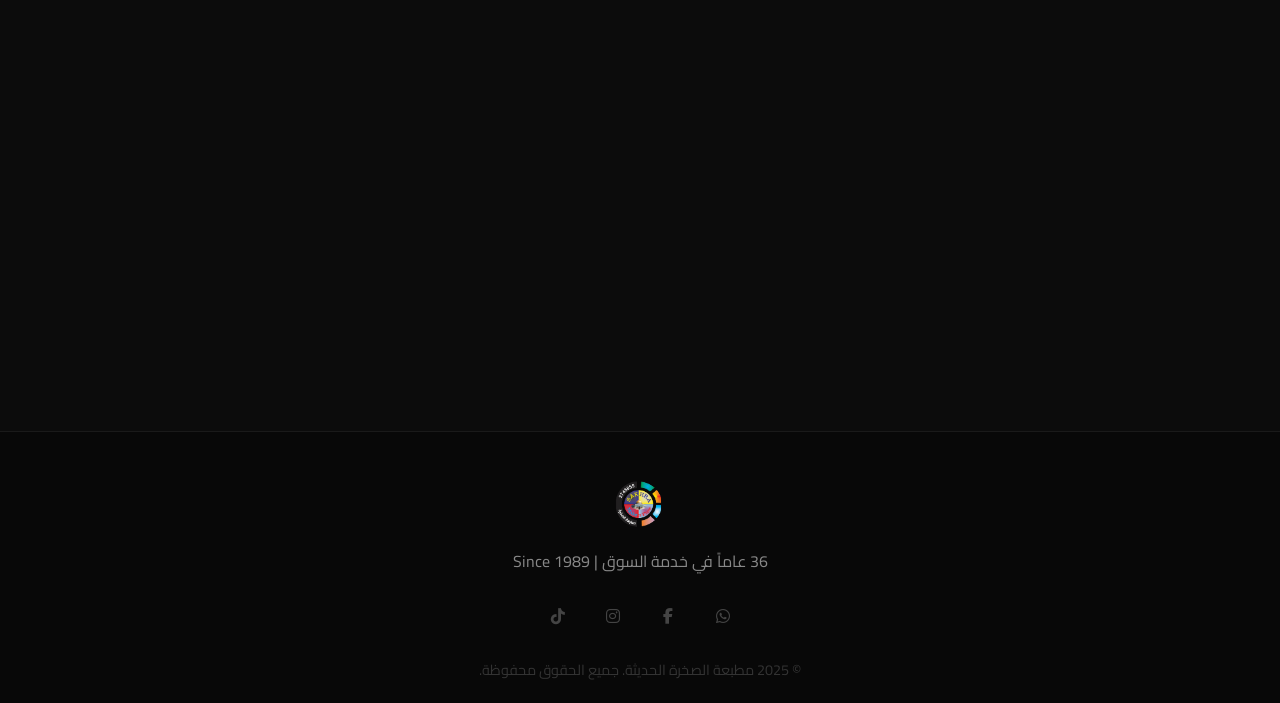
==== commit d28a9e64: "Initial commit - Sakhra Modern Press website" ====
--- a/index.html
+++ b/index.html
@@ -24,7 +24,7 @@
       <li><a href="contact.html" data-i18n="nav_contact">تواصل معنا</a></li>
     </ul>
     <div style="display:flex; gap:15px; align-items:center;">
-      <button class="lang-toggle" id="langToggle">EN</button>
+      <button class="lang-toggle" id="langToggle">HE</button>
       <button class="hamburger" id="hamburger"><i class="fas fa-bars"></i></button>
     </div>
   </nav>
@@ -32,26 +32,144 @@
   <!-- Hero Section -->
   <header class="hero">
     <div class="hero-content fade-in-up">
-      <img src="logo.png" alt="Sakhra Modern Press" class="hero-logo fade-in-up">
-      <h1 data-i18n="hero_title">نطبع كل شيء… ما عدا الجنيه الفلسطيني</h1>
-      <p data-i18n="hero_sub">36 عاماً نطبع ثقتك في السوق</p>
-      <a href="https://wa.me/[WHATSAPP_NUMBER]" class="btn-primary" data-i18n="hero_cta">تواصل معنا الآن</a>
+      <img src="logo.png" alt="Sakhra Modern Press" class="hero-logo fade-in-up" style="position: relative; z-index: 5;">
+      <h1 data-i18n="hero_title" style="position: relative; z-index: 5; font-weight: 900; line-height: 1.4; text-shadow: 0 4px 20px rgba(0,0,0,0.8);">
+        <span style="color: #ffffff; font-size: 1.1em; letter-spacing: 1px;">نطبع كل شيء…</span><br>
+        <span style="font-size: 0.9em; background: linear-gradient(135deg, #F2D080 0%, #C9A84C 50%, #9A7A2E 100%); -webkit-background-clip: text; -webkit-text-fill-color: transparent; filter: drop-shadow(0 0 15px rgba(201,168,76,0.6));">ما عدا الجنيه الفلسطيني</span>
+      </h1>
+      <p data-i18n="hero_sub" style="position: relative; z-index: 5; margin-top: 15px;">36 عاماً نطبع ثقتك في السوق</p>
+      <a href="https://wa.me/[WHATSAPP_NUMBER]" class="btn-primary" data-i18n="hero_cta" style="position: relative; z-index: 5;">تواصل معنا الآن</a>
+
+      <!-- Animated Printing Machine -->
+      <div class="hero-machine-wrapper fade-in-up" style="animation-delay: 0.4s; margin-top: 40px; display: flex; justify-content: center; position: relative; z-index: 2;">
+        <svg width="260" height="220" viewBox="0 0 260 220" xmlns="http://www.w3.org/2000/svg" style="overflow: visible;">
+          <style>
+            .paper-anim {
+              animation: printPaper 7s cubic-bezier(0.4, 0, 0.2, 1) infinite;
+              transform-origin: 130px 105px;
+            }
+            @keyframes printPaper {
+              /* مخفي داخل الماكينة */
+              0% { transform: perspective(800px) translateY(-10px) scale(0.35) rotateX(15deg); opacity: 0; }
+              /* ينزلق من فتحة الماكينة */
+              8% { transform: perspective(800px) translateY(10px) scale(0.45) rotateX(10deg); opacity: 1; }
+              /* خرج بالكامل، يستقر تحت الماكينة */
+              18% { transform: perspective(800px) translateY(70px) scale(0.5) rotateX(0deg); opacity: 1; }
+              /* وقفة قصيرة */
+              24% { transform: perspective(800px) translateY(70px) scale(0.5) rotateX(0deg); opacity: 1; }
+              /* يطير للأعلى باتجاه العنوان مع ميلان خفيف */
+              38% { transform: perspective(800px) translateY(-280px) translateX(0px) scale(0.7) rotateX(12deg) rotateZ(-3deg); opacity: 1; }
+              /* يصل بجانب العنوان ويكبر ويعرض نفسه بفخر */
+              48% { transform: perspective(800px) translateY(-320px) translateX(0px) scale(1.1) rotateX(0deg) rotateY(0deg) rotateZ(0deg); opacity: 1; }
+              /* يبقى معروض بجانب العنوان لحظة */
+              58% { transform: perspective(800px) translateY(-320px) translateX(0px) scale(1.1) rotateX(0deg) rotateY(0deg) rotateZ(0deg); opacity: 1; }
+              /* يبدأ بالعودة للأسفل مع ميلان */
+              70% { transform: perspective(800px) translateY(-150px) translateX(0px) scale(0.7) rotateX(15deg) rotateZ(3deg); opacity: 1; }
+              /* ينزلق راجع نحو الماكينة */
+              82% { transform: perspective(800px) translateY(10px) scale(0.45) rotateX(8deg) rotateZ(0deg); opacity: 1; }
+              /* يختفي داخل الماكينة */
+              92% { transform: perspective(800px) translateY(-10px) scale(0.35) rotateX(15deg); opacity: 0; }
+              100% { transform: perspective(800px) translateY(-10px) scale(0.35) rotateX(15deg); opacity: 0; }
+            }
+            .screen-text { animation: blink 1s step-end infinite; }
+            @keyframes blink { 50% { opacity: 0; } }
+            .light-blink { animation: blinkLight 2s infinite alternate; }
+            @keyframes blinkLight {
+              0%, 100% { fill: #C9A84C; filter: drop-shadow(0 0 5px #C9A84C); }
+              50% { fill: #9A7A2E; filter: none; }
+            }
+            .sparkle { filter: drop-shadow(0 0 5px #C9A84C); }
+            .s1 { animation: sparkleDance 2s 0.1s ease-in-out infinite alternate; }
+            .s2 { animation: sparkleDance 2s 0.5s ease-in-out infinite alternate; }
+            .s3 { animation: sparkleDance 2s 0.9s ease-in-out infinite alternate; }
+            .s4 { animation: sparkleDance 2s 1.3s ease-in-out infinite alternate; }
+            .s5 { animation: sparkleDance 2s 1.7s ease-in-out infinite alternate; }
+            @keyframes sparkleDance {
+              0% { transform: scale(0.5); opacity: 0.2; }
+              50% { transform: scale(1.4); opacity: 1; fill: #FFF; }
+              100% { transform: scale(0.7); opacity: 0.5; fill: #C9A84C; }
+            }
+            @keyframes portalPulse {
+              0% { filter: drop-shadow(0 0 4px #C9A84C); }
+              100% { filter: drop-shadow(0 0 14px #F2D080); }
+            }
+            .pound-img {
+              filter: drop-shadow(0 0 12px rgba(201, 168, 76, 0.8));
+              will-change: transform, opacity;
+            }
+          </style>
+
+          <!-- Output Tray -->
+          <path d="M 60 120 L 200 120 L 230 200 L 30 200 Z" fill="#111" stroke="#1E1E1E" stroke-width="2" />
+          <path d="M 70 130 L 190 130 L 210 190 L 50 190 Z" fill="#0A0A0A" />
+
+          <!-- Output Slot & Glowing Portal -->
+          <rect x="65" y="110" width="130" height="20" fill="#000" />
+          <line x1="65" y1="110" x2="195" y2="110" stroke="#C9A84C" stroke-width="2.5" stroke-linecap="round" style="animation: portalPulse 2.5s infinite alternate;" />
+
+          <!-- Paper (Palestinian Pound Banknote) with sparkles -->
+          <g class="paper-anim">
+            <image href="palestine_pound.png" x="30" y="45" width="200" height="120" preserveAspectRatio="xMidYMid meet" class="pound-img" />
+            <rect x="30" y="45" width="200" height="120" rx="3" fill="none" stroke="#C9A84C" stroke-width="1" style="filter: drop-shadow(0 0 6px #C9A84C);" />
+            <!-- Golden sparkles -->
+            <circle cx="20" cy="40" r="3" fill="#F2D080" class="sparkle s1" />
+            <circle cx="240" cy="40" r="2.5" fill="#C9A84C" class="sparkle s2" />
+            <circle cx="130" cy="30" r="2" fill="#FFFFFF" class="sparkle s3" />
+            <circle cx="15" cy="150" r="3.5" fill="#F2D080" class="sparkle s4" />
+            <circle cx="245" cy="150" r="2.5" fill="#C9A84C" class="sparkle s5" />
+          </g>
+
+          <!-- Machine Front Body -->
+          <rect x="30" y="20" width="200" height="100" rx="15" fill="#1a1a1a" stroke="#1E1E1E" stroke-width="3" />
+          <path d="M 30 35 L 230 35" stroke="#222" stroke-width="2" />
+
+          <!-- Top Feeding Paper Stack -->
+          <rect x="75" y="5" width="110" height="15" rx="2" fill="#eee" opacity="0.9" />
+          <path d="M 75 10 L 185 10" stroke="#ccc" stroke-width="1" />
+          <path d="M 75 15 L 185 15" stroke="#ccc" stroke-width="1" />
+          <rect x="70" y="15" width="120" height="10" rx="2" fill="#050505" />
+
+          <!-- Digital Screen -->
+          <rect x="50" y="55" width="65" height="26" rx="4" fill="#050505" stroke="#C9A84C" stroke-width="1" />
+          <text x="82.5" y="72" fill="#25D366" font-family="monospace" font-size="11" text-anchor="middle" class="screen-text">PRINTING</text>
+
+          <!-- Controls -->
+          <circle cx="150" cy="68" r="6" class="light-blink" />
+          <circle cx="170" cy="68" r="6" fill="#444" />
+          <circle cx="190" cy="68" r="6" fill="#444" />
+          <rect x="144" y="85" width="52" height="6" rx="3" fill="#222" />
+
+          <!-- Machine Branding -->
+          <text x="130" y="48" fill="#555" font-family="sans-serif" font-size="8" font-weight="bold" text-anchor="middle">SAKHRA PRESS</text>
+        </svg>
+      </div>
+
     </div>
   </header>
 
   <!-- Counters Section -->
+  <style>
+    @keyframes textPulse {
+      0% { transform: scale(1); filter: drop-shadow(0 0 2px rgba(201,168,76,0.2)); }
+      100% { transform: scale(1.08); filter: drop-shadow(0 0 12px rgba(201,168,76,0.8)); text-shadow: 0 0 8px #F2D080; }
+    }
+    .limitless-text {
+      animation: textPulse 1.2s ease-in-out infinite alternate;
+      display: inline-block;
+    }
+  </style>
   <section class="counters">
     <div class="counter-box fade-in-up">
       <span class="counter-num" data-target="36" data-plus="true">0</span>
       <span class="counter-text" data-i18n="years_exp">سنة خبرة</span>
     </div>
     <div class="counter-box fade-in-up" style="animation-delay: 0.1s">
-      <span class="counter-num" data-target="10000" data-plus="true">0</span>
+      <span class="counter-num" data-target="100000" data-plus="true">0</span>
       <span class="counter-text" data-i18n="projects_done">مشروع منجز</span>
     </div>
     <div class="counter-box fade-in-up" style="animation-delay: 0.2s">
-      <span class="counter-num" data-target="500" data-plus="true">0</span>
-      <span class="counter-text" data-i18n="clients_reg">عميل دائم</span>
+      <span class="counter-num-text limitless-text" data-i18n="clients_limitless" style="font-size: 2.2rem; font-weight: 900; color: var(--gold-primary); display: block; margin-bottom: 5px;">لا حدود</span>
+      <span class="counter-text" data-i18n="clients_reg">لعملائنا الدائمين</span>
     </div>
     <div class="counter-box fade-in-up" style="animation-delay: 0.3s">
       <span class="counter-num" data-target="12" data-plus="true">0</span>
@@ -64,49 +182,49 @@
     <h2 class="section-title fade-in-up" data-i18n="srv_title">خدماتنا</h2>
     <div class="grid-cards">
       <div class="card fade-in-up">
-        <img src="service1.png" alt="اللافتات والإعلانات" class="card-icon-img">
+        <img src="service1.webp" alt="اللافتات والإعلانات" class="card-icon-img">
         <h3 class="card-title" data-i18n="srv_1">اللافتات والإعلانات</h3>
         <a href="catalog-banners.html" class="btn-primary" data-i18n="srv_btn"
           style="margin-top:15px; display:inline-block; font-size:14px; padding:8px 16px;">اكتشف الكاتلوج</a>
       </div>
       <div class="card fade-in-up" style="animation-delay: 0.1s">
-        <img src="service2.png" alt="الطباعة الرقمية" class="card-icon-img">
+        <img src="service2.jpeg" alt="الطباعة الرقمية" class="card-icon-img">
         <h3 class="card-title" data-i18n="srv_2">الطباعة الرقمية</h3>
         <a href="catalog-digital.html" class="btn-primary" data-i18n="srv_btn"
           style="margin-top:15px; display:inline-block; font-size:14px; padding:8px 16px;">اكتشف الكاتلوج</a>
       </div>
       <div class="card fade-in-up" style="animation-delay: 0.2s">
-        <img src="service3.png" alt="كروت العرس" class="card-icon-img">
-        <h3 class="card-title" data-i18n="srv_3">كروت العرس</h3>
+        <img src="service_wedding.png" alt="مستلزمات الأعراس والمناسبات" class="card-icon-img">
+        <h3 class="card-title" data-i18n="srv_3">مستلزمات الأعراس والمناسبات</h3>
         <a href="catalog-wedding.html" class="btn-primary" data-i18n="srv_btn"
           style="margin-top:15px; display:inline-block; font-size:14px; padding:8px 16px;">اكتشف الكاتلوج</a>
       </div>
       <div class="card fade-in-up" style="animation-delay: 0.3s">
-        <img src="service4.png" alt="الطباعة على المواد" class="card-icon-img">
-        <h3 class="card-title" data-i18n="srv_4">الطباعة على المواد</h3>
+        <img src="service3.jpg" alt="كروت دعوة الأعراس" class="card-icon-img">
+        <h3 class="card-title" data-i18n="srv_inv">كروت دعوة الأعراس</h3>
+        <a href="catalog-invitations.html" class="btn-primary" data-i18n="srv_btn"
+          style="margin-top:15px; display:inline-block; font-size:14px; padding:8px 16px;">اكتشف الكاتلوج</a>
+      </div>
+      <div class="card fade-in-up" style="animation-delay: 0.4s">
+        <img src="service4.png" alt="طباعة التيشرتات والأكواب" class="card-icon-img">
+        <h3 class="card-title" data-i18n="srv_4">طباعة التيشرتات والأكواب</h3>
         <a href="catalog-materials.html" class="btn-primary" data-i18n="srv_btn"
           style="margin-top:15px; display:inline-block; font-size:14px; padding:8px 16px;">اكتشف الكاتلوج</a>
       </div>
-      <div class="card fade-in-up" style="animation-delay: 0.4s">
-        <img src="service5.png" alt="الهدايا والتكريم" class="card-icon-img">
-        <h3 class="card-title" data-i18n="srv_5">الهدايا والتكريم</h3>
+      <div class="card fade-in-up" style="animation-delay: 0.5s">
+        <img src="service5.jpg" alt="دروع شكر وتقدير" class="card-icon-img">
+        <h3 class="card-title" data-i18n="srv_5">دروع شكر وتقدير</h3>
         <a href="catalog-gifts.html" class="btn-primary" data-i18n="srv_btn"
           style="margin-top:15px; display:inline-block; font-size:14px; padding:8px 16px;">اكتشف الكاتلوج</a>
       </div>
-      <div class="card fade-in-up" style="animation-delay: 0.5s">
-        <img src="service6.png" alt="ألبومات الصور" class="card-icon-img">
-        <h3 class="card-title" data-i18n="srv_6">ألبومات الصور</h3>
-        <a href="catalog-albums.html" class="btn-primary" data-i18n="srv_btn"
-          style="margin-top:15px; display:inline-block; font-size:14px; padding:8px 16px;">اكتشف الكاتلوج</a>
-      </div>
-      <div class="card fade-in-up" style="animation-delay: 0.6s">
-        <img src="service7.png" alt="القص والحفر CNC" class="card-icon-img">
+      <div class="card fade-in-up" style="animation-delay: 0.7s">
+        <img src="service7.jpg" alt="القص والحفر CNC" class="card-icon-img">
         <h3 class="card-title" data-i18n="srv_7">القص والحفر CNC</h3>
         <a href="catalog-cnc.html" class="btn-primary" data-i18n="srv_btn"
           style="margin-top:15px; display:inline-block; font-size:14px; padding:8px 16px;">اكتشف الكاتلوج</a>
       </div>
-      <div class="card fade-in-up" style="animation-delay: 0.7s">
-        <img src="service8.png" alt="الأختام" class="card-icon-img">
+      <div class="card fade-in-up" style="animation-delay: 0.8s">
+        <img src="service8.jpg" alt="الأختام" class="card-icon-img">
         <h3 class="card-title" data-i18n="srv_8">الأختام</h3>
         <a href="catalog-stamps.html" class="btn-primary" data-i18n="srv_btn"
           style="margin-top:15px; display:inline-block; font-size:14px; padding:8px 16px;">اكتشف الكاتلوج</a>
@@ -141,9 +259,9 @@
   </section>
 
   <!-- CTA Banner -->
-  <section class="cta-banner fade-in-up">
-    <h2 data-i18n="banner_cta_title">كل حملتك من مكان واحد</h2>
-    <a href="https://wa.me/[WHATSAPP_NUMBER]" class="btn-primary" data-i18n="banner_cta_btn">ابدأ الآن</a>
+    <section class="cta-banner fade-in-up" style="margin-top: 40px;">
+    <h2 data-i18n="catalog_interest">مهتم بهذه الخدمة؟</h2>
+    <a href="https://wa.me/[WHATSAPP_NUMBER]" class="btn-primary" data-i18n="nav_contact" style="background-color: var(--bg-primary); color: var(--text-primary);">تواصل معنا</a>
   </section>
 
   <!-- Footer -->
@@ -167,4 +285,4 @@
   <script src="script.js"></script>
 </body>
 
-</html>+</html>
--- a/style.css
+++ b/style.css
@@ -206,7 +206,7 @@
   align-items: center;
   justify-content: center;
   text-align: center;
-  background: linear-gradient(rgba(0, 0, 0, 0.7), rgba(0, 0, 0, 0.7)), url('https://via.placeholder.com/1920x1080/1a1a1a/444?text=Press+Background') no-repeat center center/cover;
+  background: linear-gradient(rgba(0, 0, 0, 0.75), rgba(0, 0, 0, 0.75)), url('hero_bg.png') no-repeat center center/cover;
 }
 .hero::before {
   content: '';
@@ -318,21 +318,21 @@
 }
 
 .card-icon-img {
-  width: 80px;
-  height: 80px;
+  width: 100%;
+  height: 180px;
   margin: 0 auto 20px;
   display: block;
-  object-fit: contain;
-  border-radius: 50%;
+  object-fit: cover;
+  border-radius: 6px;
   border: 0.5px solid var(--border-gold);
-  background-color: #1a1508;
-  padding: 18px;
+  background-color: transparent;
+  padding: 0;
   transition: var(--transition-smooth);
 }
 .card:hover .card-icon-img, .service-card:hover .card-icon-img {
-  box-shadow: 0 0 15px rgba(201, 168, 76, 0.2);
+  box-shadow: 0 0 15px rgba(201, 168, 76, 0.25);
   border-color: var(--gold-light);
-  transform: scale(1.1);
+  transform: scale(1.03);
 }
 
 .card-title {
@@ -503,21 +503,63 @@
 
 /* Gallery Lightbox */
 .gallery-grid {
-  display: grid;
-  grid-template-columns: repeat(auto-fit, minmax(250px, 1fr));
-  gap: 15px;
+  column-count: 3;
+  column-gap: 15px;
+  width: 100%;
+}
+@media (max-width: 900px) {
+  .gallery-grid {
+    column-count: 2;
+  }
+}
+@media (max-width: 600px) {
+  .gallery-grid {
+    column-count: 1;
+  }
 }
 .gallery-item {
+  break-inside: avoid;
+  margin-bottom: 15px;
   position: relative;
   cursor: pointer;
   overflow: hidden;
   border-radius: 6px;
-  height: 250px;
+  transition: opacity 0.3s ease, transform 0.3s ease;
+  border: 1px solid var(--border-default);
+  background: var(--bg-card);
+}
+
+/* Filter Buttons System */
+.filter-container {
+  display: flex;
+  flex-wrap: wrap;
+  justify-content: center;
+  gap: 10px;
+  margin: 30px auto;
+  max-width: 1000px;
+  padding: 0 15px;
+}
+.filter-btn {
+  background: var(--bg-card);
+  color: var(--text-secondary);
+  border: 1px solid var(--border-default);
+  padding: 8px 20px;
+  border-radius: 30px;
+  cursor: pointer;
+  font-family: var(--font-arabic);
+  font-size: 0.95rem;
+  transition: var(--transition-smooth);
+}
+.filter-btn:hover, .filter-btn.active {
+  background: var(--gold-gradient);
+  color: var(--bg-primary);
+  border-color: transparent;
+  box-shadow: var(--gold-glow);
 }
 .gallery-item img {
   width: 100%;
-  height: 100%;
-  object-fit: cover;
+  height: auto;
+  display: block;
   transition: transform 0.3s;
 }
 .gallery-item::after {
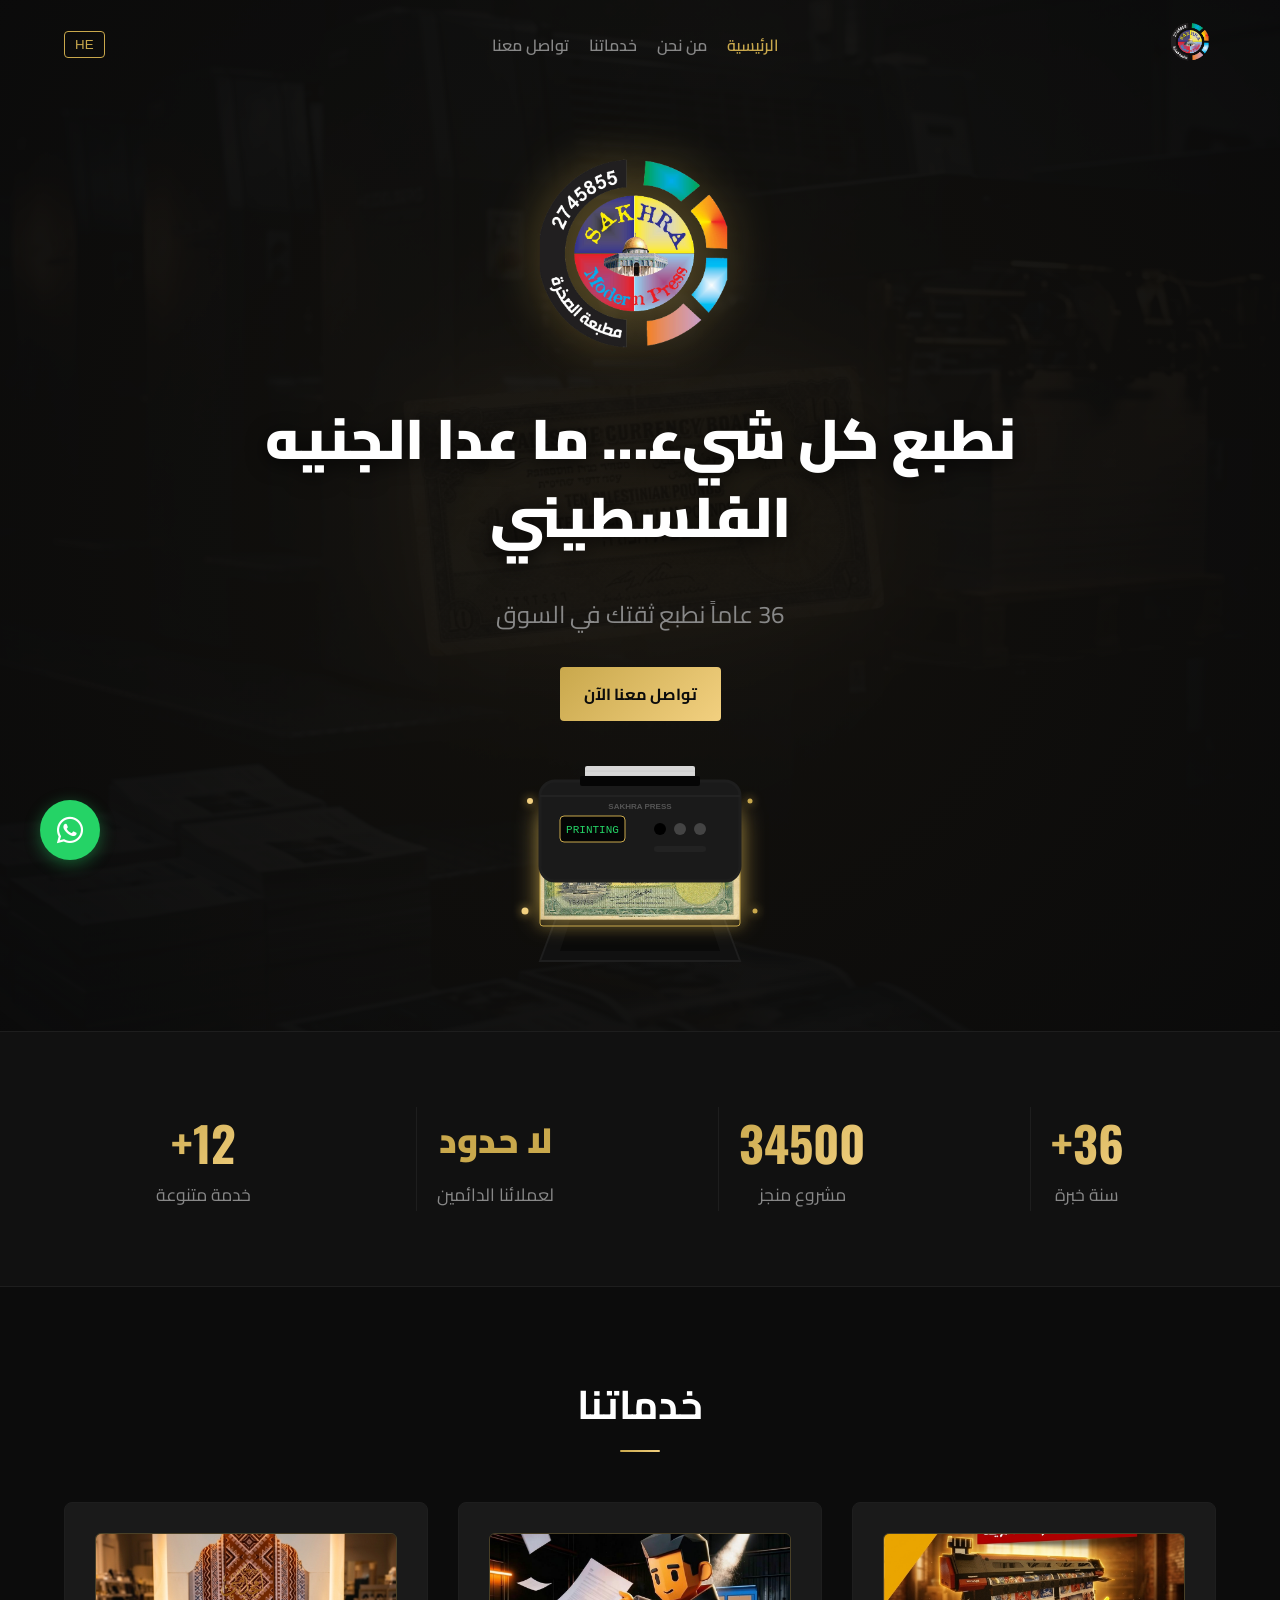
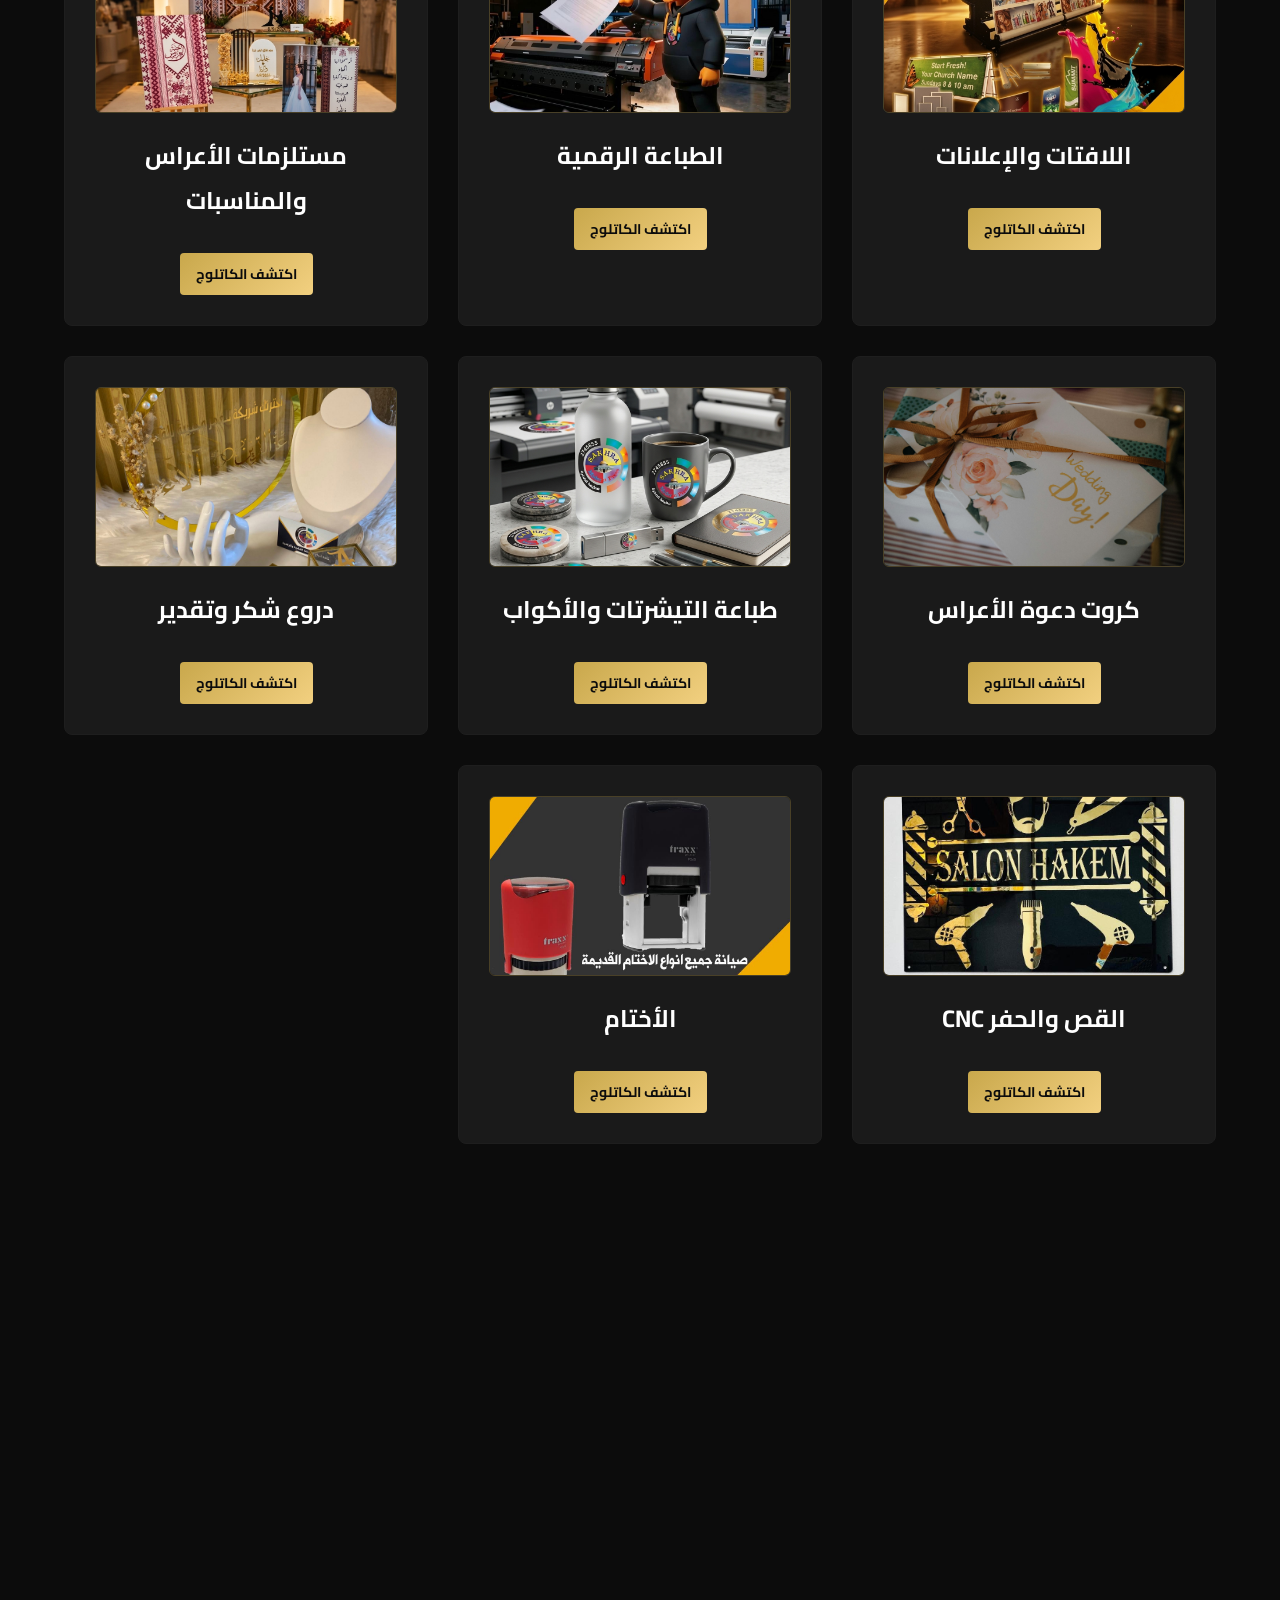
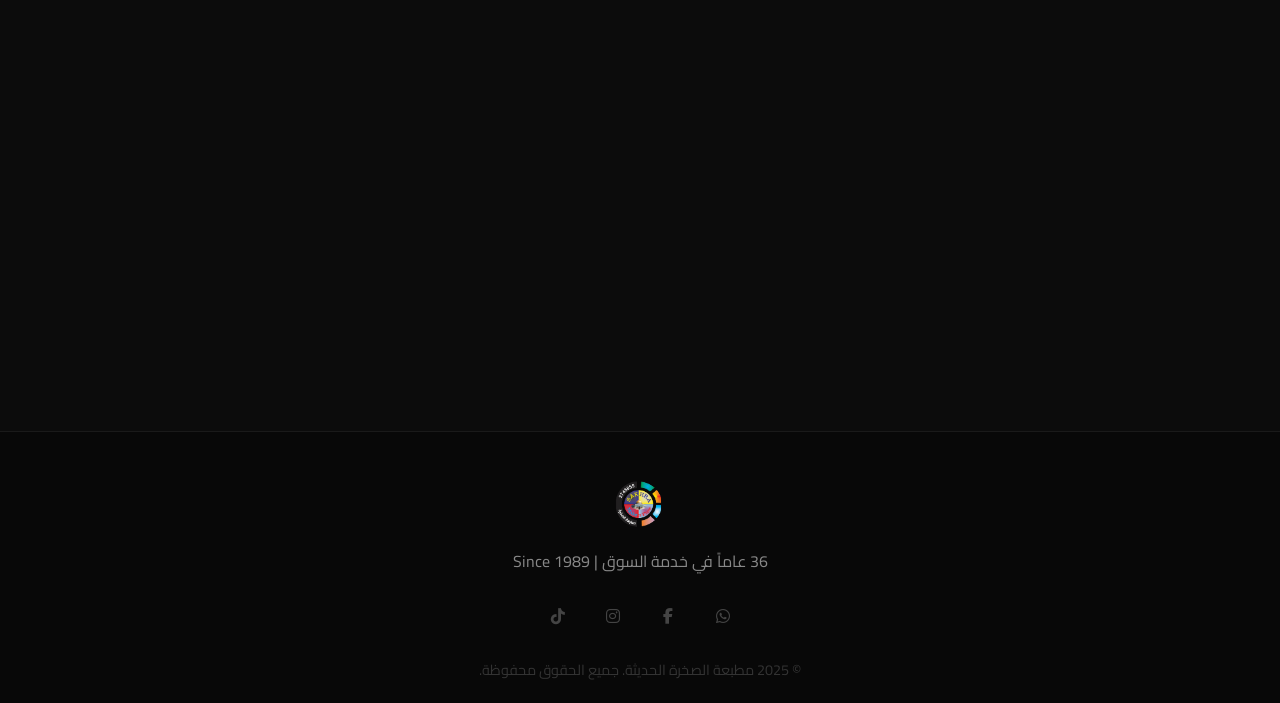
==== commit da53f36c: "Update: contact address and latest changes" ====
--- a/index.html
+++ b/index.html
@@ -1,4 +1,4 @@
-<!DOCTYPE html>
+﻿<!DOCTYPE html>
 <html lang="ar" dir="rtl">
 
 <head>
@@ -38,7 +38,7 @@
         <span style="font-size: 0.9em; background: linear-gradient(135deg, #F2D080 0%, #C9A84C 50%, #9A7A2E 100%); -webkit-background-clip: text; -webkit-text-fill-color: transparent; filter: drop-shadow(0 0 15px rgba(201,168,76,0.6));">ما عدا الجنيه الفلسطيني</span>
       </h1>
       <p data-i18n="hero_sub" style="position: relative; z-index: 5; margin-top: 15px;">36 عاماً نطبع ثقتك في السوق</p>
-      <a href="https://wa.me/[WHATSAPP_NUMBER]" class="btn-primary" data-i18n="hero_cta" style="position: relative; z-index: 5;">تواصل معنا الآن</a>
+      <a href="https://wa.me/970569745855" class="btn-primary" data-i18n="hero_cta" style="position: relative; z-index: 5;">تواصل معنا الآن</a>
 
       <!-- Animated Printing Machine -->
       <div class="hero-machine-wrapper fade-in-up" style="animation-delay: 0.4s; margin-top: 40px; display: flex; justify-content: center; position: relative; z-index: 2;">
@@ -261,24 +261,24 @@
   <!-- CTA Banner -->
     <section class="cta-banner fade-in-up" style="margin-top: 40px;">
     <h2 data-i18n="catalog_interest">مهتم بهذه الخدمة؟</h2>
-    <a href="https://wa.me/[WHATSAPP_NUMBER]" class="btn-primary" data-i18n="nav_contact" style="background-color: var(--bg-primary); color: var(--text-primary);">تواصل معنا</a>
+    <a href="https://wa.me/970569745855" class="btn-primary" data-i18n="nav_contact" style="background-color: var(--bg-primary); color: var(--text-primary);">تواصل معنا</a>
   </section>
 
   <!-- Footer -->
   <footer>
     <img src="logo.png" alt="Sakhra Modern Press" style="height: 60px; margin-bottom: 5px;">
     <p data-i18n="footer_desc" style="color: var(--text-secondary);">36 عاماً في خدمة السوق | Since 1989</p>
-    <div class="social-icons">
-      <a href="#"><i class="fab fa-whatsapp"></i></a>
-      <a href="#"><i class="fab fa-facebook-f"></i></a>
-      <a href="#"><i class="fab fa-instagram"></i></a>
-      <a href="#"><i class="fab fa-tiktok"></i></a>
+        <div class="social-icons">
+      <a href="https://wa.me/970569745855" target="_blank"><i class="fab fa-whatsapp"></i></a>
+      <a href="https://www.facebook.com/sakhrapress" target="_blank"><i class="fab fa-facebook-f"></i></a>
+      <a href="https://www.instagram.com/sk_tozy3at/" target="_blank"><i class="fab fa-instagram"></i></a>
+      <a href="https://www.tiktok.com/@ahmad.sh4er" target="_blank"><i class="fab fa-tiktok"></i></a>
     </div>
     <div class="copyright" data-i18n="footer_copy">© 2025 مطبعة الصخرة الحديثة. جميع الحقوق محفوظة.</div>
   </footer>
 
   <!-- Floating WhatsApp -->
-  <a href="https://wa.me/[WHATSAPP_NUMBER]" class="whatsapp-float" target="_blank">
+  <a href="https://wa.me/970569745855" class="whatsapp-float" target="_blank">
     <i class="fab fa-whatsapp"></i>
   </a>
 
